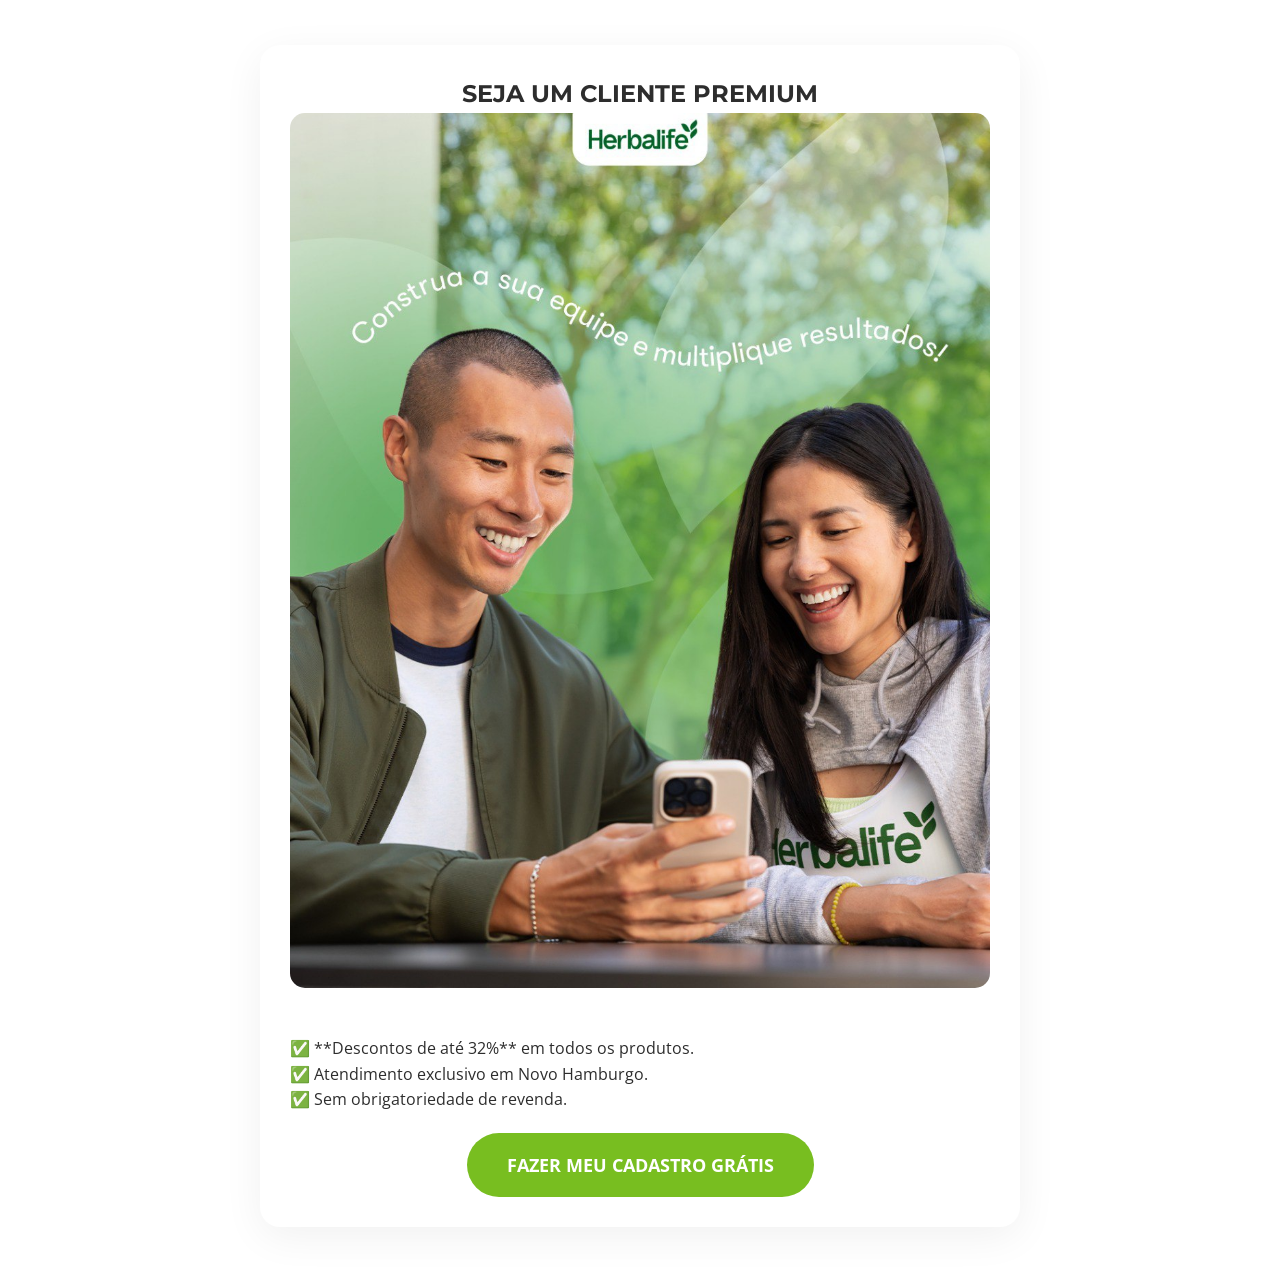
==== cadastro.html @ 040e1341 "Add files via upload" ====
<!DOCTYPE html>
<html lang="pt-BR">
<head>
    <meta charset="UTF-8">
    <meta name="viewport" content="width=device-width, initial-scale=1.0">
    <title>Seja um Cliente Premium - Herbalife</title>
    <link rel="stylesheet" href="assets/css/style.css">
</head>
<body style="padding-top: 0;">

    <main class="container">
        <section class="card">
            <h1>Seja um Cliente Premium</h1>
            <img src="img/Imagem3.jpg" class="img-fluid" alt="Negócios Online">
            
            <div style="text-align: left; margin: 20px 0;">
                <p>✅ **Descontos de até 32%** em todos os produtos.</p>
                <p>✅ Atendimento exclusivo em Novo Hamburgo.</p>
                <p>✅ Sem obrigatoriedade de revenda.</p>
            </div>

            <a href="https://wa.me/5551999663200?text=Quero%20Ser%20Cliente%20Premium" class="cta-button">
                FAZER MEU CADASTRO GRÁTIS
            </a>
        </section>
    </main>

</body>
</html>
---- assets/css/style.css ----
@import url('https://fonts.googleapis.com/css2?family=Montserrat:wght@700&family=Open+Sans:wght@400;600&display=swap');

:root {
    --green-herbalife: #78BE20;
    --white: #FFFFFF;
    --dark-gray: #2D2D2D;
    --light-bg: #F8F9FA;
}

* { box-sizing: border-box; margin: 0; padding: 0; }

body {
    font-family: 'Open Sans', sans-serif;
    background-color: var(--white);
    color: var(--dark-gray);
    line-height: 1.6;
    padding-top: 50px; /* Espaço para o header fixo */
}

h1, h2, h3 { font-family: 'Montserrat', sans-serif; text-transform: uppercase; }

/* Header Fixo */
.whatsapp-header {
    position: fixed;
    top: 0;
    width: 100%;
    z-index: 9999;
    background: var(--green-herbalife);
    color: white;
    text-align: center;
    padding: 12px;
    font-weight: 700;
    text-decoration: none;
    box-shadow: 0 2px 10px rgba(0,0,0,0.1);
}

/* Botão Flutuante */
.whatsapp-float {
    position: fixed;
    bottom: 25px;
    right: 25px;
    background: #25D366;
    color: white;
    border-radius: 50%;
    width: 60px;
    height: 60px;
    display: flex;
    align-items: center;
    justify-content: center;
    z-index: 9999;
    box-shadow: 0 4px 15px rgba(0,0,0,0.3);
    text-decoration: none;
    font-size: 30px;
}

.container { max-width: 800px; margin: 0 auto; padding: 20px; }

.card {
    background: var(--white);
    border-radius: 20px;
    padding: 30px;
    box-shadow: 0 10px 40px rgba(0,0,0,0.06);
    margin: 25px 0;
    text-align: center;
}

.section-gradient {
    background: linear-gradient(180deg, #FFFFFF 0%, #f4f9ed 100%);
    padding: 50px 0;
}

.img-fluid { width: 100%; height: auto; border-radius: 15px; margin-bottom: 20px; }

.selos-container {
    display: flex;
    flex-wrap: wrap;
    justify-content: center;
    gap: 12px;
    margin: 20px 0;
}

.selo-mini {
    width: 55px;
    height: 55px;
    object-fit: contain;
    cursor: pointer;
    transition: transform 0.3s;
    border: 1px solid #eee;
    padding: 5px;
    border-radius: 8px;
}

.selo-mini:hover { transform: translateY(-5px); border-color: var(--green-herbalife); }

.cta-button {
    background: var(--green-herbalife);
    color: white;
    border-radius: 50px;
    padding: 18px 40px;
    font-weight: 700;
    text-decoration: none;
    display: inline-block;
    transition: 0.3s;
    border: none;
    font-size: 1.1rem;
}

.cta-button:hover { background: #65a318; transform: scale(1.05); }

footer { text-align: center; padding: 40px; font-size: 0.85rem; color: #888; border-top: 1px solid #eee; }
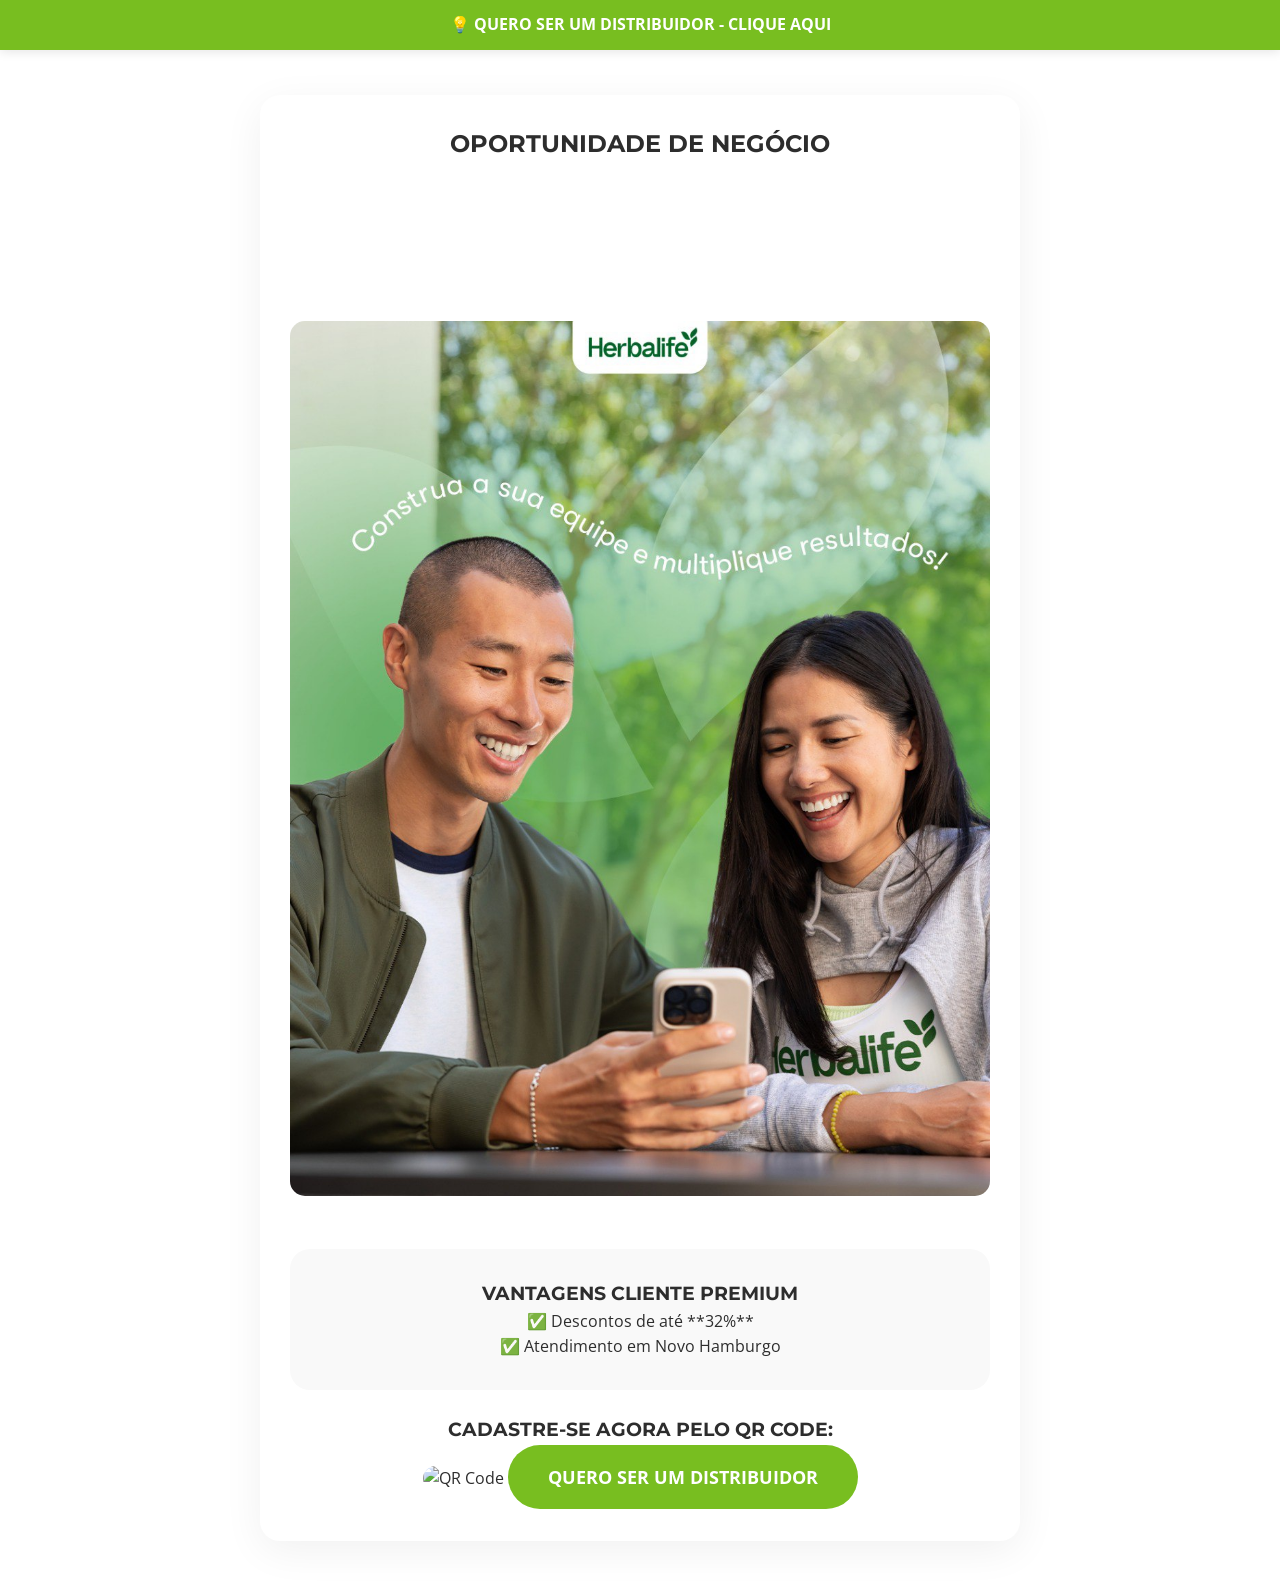
==== commit 62867004: "Add files via upload" ====
--- a/cadastro.html
+++ b/cadastro.html
@@ -3,24 +3,36 @@
 <head>
     <meta charset="UTF-8">
     <meta name="viewport" content="width=device-width, initial-scale=1.0">
-    <title>Seja um Cliente Premium - Herbalife</title>
+    <title>Seja um Distribuidor - Herbalife</title>
     <link rel="stylesheet" href="assets/css/style.css">
 </head>
-<body style="padding-top: 0;">
+<body>
+
+    <a href="https://wa.me/5551999663200?text=Quero%20Ser%20um%20Consultor%20Herbalife,%20como%20faço%20?" class="whatsapp-header">
+        💡 QUERO SER UM DISTRIBUIDOR - CLIQUE AQUI
+    </a>
 
     <main class="container">
         <section class="card">
-            <h1>Seja um Cliente Premium</h1>
+            <h1>Oportunidade de Negócio</h1>
+            
+            <div class="video-container">
+                <iframe src="https://www.youtube.com/embed/grVp3WsJunA" frameborder="0" allowfullscreen></iframe>
+            </div>
+
             <img src="img/Imagem3.jpg" class="img-fluid" alt="Negócios Online">
             
-            <div style="text-align: left; margin: 20px 0;">
-                <p>✅ **Descontos de até 32%** em todos os produtos.</p>
-                <p>✅ Atendimento exclusivo em Novo Hamburgo.</p>
-                <p>✅ Sem obrigatoriedade de revenda.</p>
+            <div class="card" style="background: #f9f9f9; box-shadow: none;">
+                <h3>Vantagens Cliente Premium</h3>
+                <p>✅ Descontos de até **32%**</p>
+                <p>✅ Atendimento em Novo Hamburgo</p>
             </div>
 
-            <a href="https://wa.me/5551999663200?text=Quero%20Ser%20Cliente%20Premium" class="cta-button">
-                FAZER MEU CADASTRO GRÁTIS
+            <h3>Cadastre-se agora pelo QR Code:</h3>
+            <img src="img/qrcodeedusidegum.jpg" style="max-width: 250px; margin: 20px auto;" class="img-fluid" alt="QR Code">
+
+            <a href="https://wa.me/5551999663200?text=Quero%20Ser%20um%20Consultor%20Herbalife,%20como%20faço%20?" class="cta-button">
+                QUERO SER UM DISTRIBUIDOR
             </a>
         </section>
     </main>
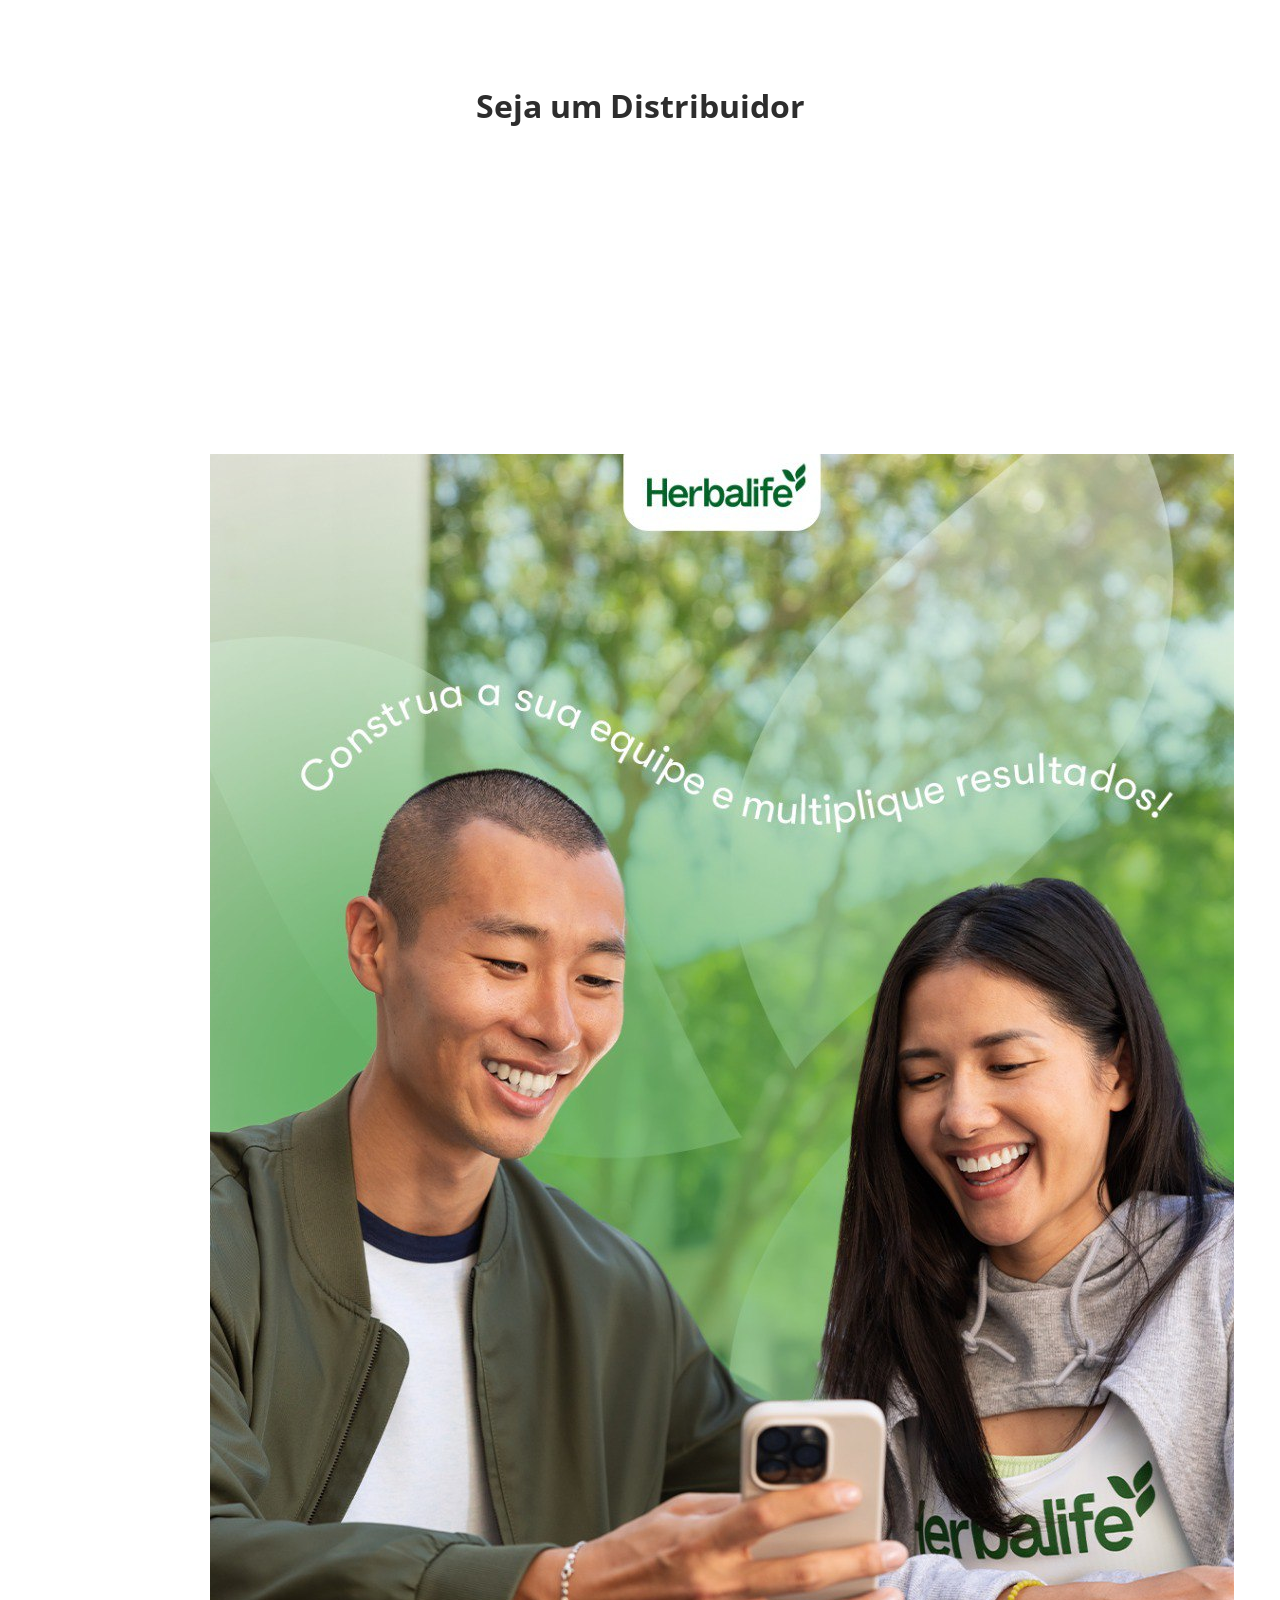
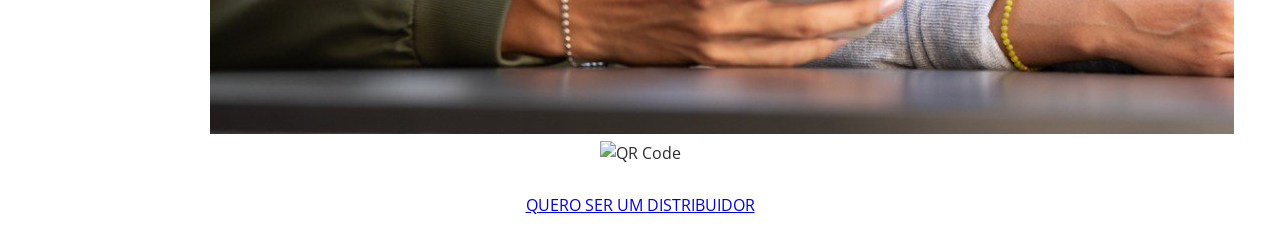
==== commit bd6d8718: "Add files via upload" ====
--- a/cadastro.html
+++ b/cadastro.html
@@ -1,41 +1,14 @@
 <!DOCTYPE html>
-<html lang="pt-BR">
-<head>
-    <meta charset="UTF-8">
-    <meta name="viewport" content="width=device-width, initial-scale=1.0">
-    <title>Seja um Distribuidor - Herbalife</title>
-    <link rel="stylesheet" href="assets/css/style.css">
-</head>
-<body>
-
-    <a href="https://wa.me/5551999663200?text=Quero%20Ser%20um%20Consultor%20Herbalife,%20como%20faço%20?" class="whatsapp-header">
-        💡 QUERO SER UM DISTRIBUIDOR - CLIQUE AQUI
-    </a>
-
-    <main class="container">
-        <section class="card">
-            <h1>Oportunidade de Negócio</h1>
-            
-            <div class="video-container">
-                <iframe src="https://www.youtube.com/embed/grVp3WsJunA" frameborder="0" allowfullscreen></iframe>
-            </div>
-
-            <img src="img/Imagem3.jpg" class="img-fluid" alt="Negócios Online">
-            
-            <div class="card" style="background: #f9f9f9; box-shadow: none;">
-                <h3>Vantagens Cliente Premium</h3>
-                <p>✅ Descontos de até **32%**</p>
-                <p>✅ Atendimento em Novo Hamburgo</p>
-            </div>
-
-            <h3>Cadastre-se agora pelo QR Code:</h3>
-            <img src="img/qrcodeedusidegum.jpg" style="max-width: 250px; margin: 20px auto;" class="img-fluid" alt="QR Code">
-
-            <a href="https://wa.me/5551999663200?text=Quero%20Ser%20um%20Consultor%20Herbalife,%20como%20faço%20?" class="cta-button">
-                QUERO SER UM DISTRIBUIDOR
-            </a>
-        </section>
-    </main>
-
+<html lang="pt-br">
+<head><link rel="stylesheet" href="assets/css/style.css"></head>
+<body style="text-align:center;">
+    <div class="container">
+        <h1>Seja um Distribuidor</h1>
+        <iframe width="100%" height="315" src="https://www.youtube.com/embed/grVp3WsJunA" frameborder="0" allowfullscreen></iframe>
+        <img src="img/Imagem3.jpg" alt="Negócios">
+        <img src="img/qrcodeedusidegum.jpg" alt="QR Code">
+        <br><br>
+        <a href="https://wa.me/5551999663200?text=Quero%20Ser%20um%20Consultor" class="btn-whatsapp">QUERO SER UM DISTRIBUIDOR</a>
+    </div>
 </body>
-</html>+</html>
--- a/assets/css/style.css
+++ b/assets/css/style.css
@@ -4,7 +4,6 @@
     --green-herbalife: #78BE20;
     --white: #FFFFFF;
     --dark-gray: #2D2D2D;
-    --light-bg: #F8F9FA;
 }
 
 * { box-sizing: border-box; margin: 0; padding: 0; }
@@ -14,12 +13,10 @@
     background-color: var(--white);
     color: var(--dark-gray);
     line-height: 1.6;
-    padding-top: 50px; /* Espaço para o header fixo */
+    padding-top: 60px;
 }
 
-h1, h2, h3 { font-family: 'Montserrat', sans-serif; text-transform: uppercase; }
-
-/* Header Fixo */
+/* Header Fixo WhatsApp */
 .whatsapp-header {
     position: fixed;
     top: 0;
@@ -28,7 +25,7 @@
     background: var(--green-herbalife);
     color: white;
     text-align: center;
-    padding: 12px;
+    padding: 15px;
     font-weight: 700;
     text-decoration: none;
     box-shadow: 0 2px 10px rgba(0,0,0,0.1);
@@ -42,55 +39,65 @@
     background: #25D366;
     color: white;
     border-radius: 50%;
-    width: 60px;
-    height: 60px;
+    width: 65px;
+    height: 65px;
     display: flex;
     align-items: center;
     justify-content: center;
     z-index: 9999;
     box-shadow: 0 4px 15px rgba(0,0,0,0.3);
     text-decoration: none;
-    font-size: 30px;
+    font-size: 32px;
 }
 
-.container { max-width: 800px; margin: 0 auto; padding: 20px; }
+.container { max-width: 900px; margin: 0 auto; padding: 20px; }
 
 .card {
     background: var(--white);
     border-radius: 20px;
     padding: 30px;
-    box-shadow: 0 10px 40px rgba(0,0,0,0.06);
+    box-shadow: 0 10px 40px rgba(0,0,0,0.08);
     margin: 25px 0;
     text-align: center;
 }
 
-.section-gradient {
-    background: linear-gradient(180deg, #FFFFFF 0%, #f4f9ed 100%);
-    padding: 50px 0;
-}
-
-.img-fluid { width: 100%; height: auto; border-radius: 15px; margin-bottom: 20px; }
-
-.selos-container {
+/* Carrossel de Selos */
+.carousel-container {
     display: flex;
-    flex-wrap: wrap;
-    justify-content: center;
-    gap: 12px;
-    margin: 20px 0;
+    overflow-x: auto;
+    gap: 15px;
+    padding: 20px 0;
+    scroll-behavior: smooth;
+    -webkit-overflow-scrolling: touch;
 }
 
 .selo-mini {
-    width: 55px;
-    height: 55px;
+    width: 80px;
+    height: 80px;
+    flex: 0 0 auto;
     object-fit: contain;
     cursor: pointer;
     transition: transform 0.3s;
     border: 1px solid #eee;
-    padding: 5px;
-    border-radius: 8px;
+    border-radius: 12px;
+    padding: 8px;
+    background: white;
 }
 
-.selo-mini:hover { transform: translateY(-5px); border-color: var(--green-herbalife); }
+.selo-mini:hover { transform: scale(1.1); border-color: var(--green-herbalife); }
+
+.img-fluid { width: 100%; height: auto; border-radius: 15px; margin-bottom: 20px; display: block; }
+
+.video-container {
+    position: relative;
+    padding-bottom: 56.25%;
+    height: 0;
+    overflow: hidden;
+    border-radius: 15px;
+    margin: 20px 0;
+}
+
+.video-container iframe { position: absolute; top: 0; left: 0; width: 100%; height: 100%; }
 
 .cta-button {
     background: var(--green-herbalife);
@@ -101,10 +108,6 @@
     text-decoration: none;
     display: inline-block;
     transition: 0.3s;
-    border: none;
-    font-size: 1.1rem;
 }
 
-.cta-button:hover { background: #65a318; transform: scale(1.05); }
-
-footer { text-align: center; padding: 40px; font-size: 0.85rem; color: #888; border-top: 1px solid #eee; }+.cta-button:hover { background: #65a318; transform: translateY(-3px); }
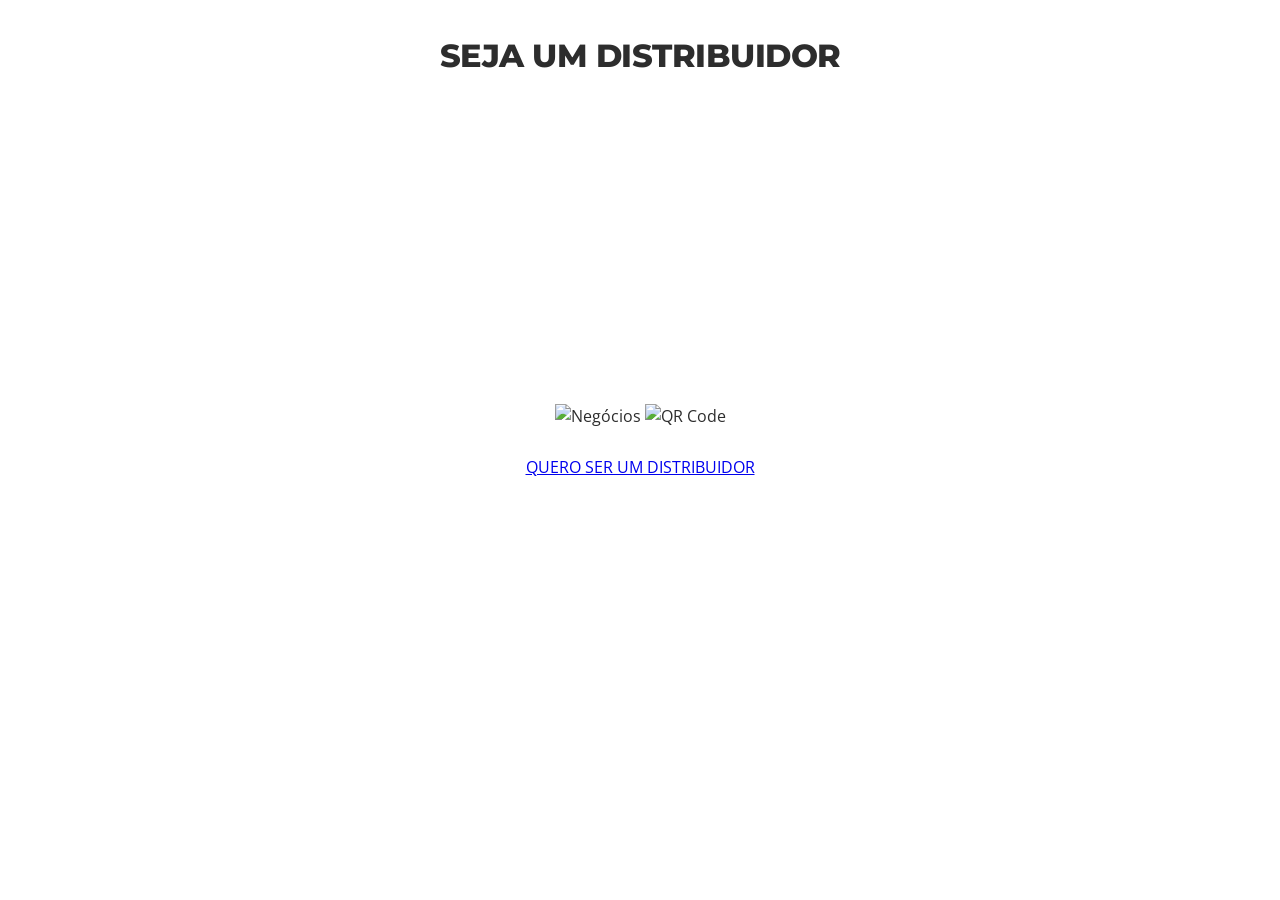
==== commit d5b64e3e: "Update cadastro.html" ====
--- a/cadastro.html
+++ b/cadastro.html
@@ -5,7 +5,7 @@
     <div class="container">
         <h1>Seja um Distribuidor</h1>
         <iframe width="100%" height="315" src="https://www.youtube.com/embed/grVp3WsJunA" frameborder="0" allowfullscreen></iframe>
-        <img src="img/Imagem3.jpg" alt="Negócios">
+        <img src="img/Imagem3.png" alt="Negócios">
         <img src="img/qrcodeedusidegum.jpg" alt="QR Code">
         <br><br>
         <a href="https://wa.me/5551999663200?text=Quero%20Ser%20um%20Consultor" class="btn-whatsapp">QUERO SER UM DISTRIBUIDOR</a>
--- a/assets/css/style.css
+++ b/assets/css/style.css
@@ -1,113 +1,242 @@
-@import url('https://fonts.googleapis.com/css2?family=Montserrat:wght@700&family=Open+Sans:wght@400;600&display=swap');
+/* Core Styling - Hype Drink Premium */
+@import url('https://fonts.googleapis.com/css2?family=Montserrat:wght@700;800&family=Open+Sans:wght@400;600&display=swap');
 
 :root {
-    --green-herbalife: #78BE20;
+    --primary: #78BE20;        /* Verde Herbalife */
+    --primary-glow: #8ae029;   /* Hover Verde */
+    --dark: #2D2D2D;           /* Cinza Grafite */
+    --light-bg: #F8F9FA;       /* Fundo Neutro Claro */
     --white: #FFFFFF;
-    --dark-gray: #2D2D2D;
-}
-
-* { box-sizing: border-box; margin: 0; padding: 0; }
+}
+
+* {
+    box-sizing: border-box;
+    margin: 0;
+    padding: 0;
+}
 
 body {
     font-family: 'Open Sans', sans-serif;
+    color: var(--dark);
     background-color: var(--white);
-    color: var(--dark-gray);
     line-height: 1.6;
-    padding-top: 60px;
-}
-
-/* Header Fixo WhatsApp */
-.whatsapp-header {
+    overflow-x: hidden;
+}
+
+h1, h2, h3 {
+    font-family: 'Montserrat', sans-serif;
+    font-weight: 800;
+    text-transform: uppercase;
+    letter-spacing: -0.5px;
+}
+
+/* Header Fixo (Sticky) - Conversão Ótima */
+.sticky-header {
     position: fixed;
     top: 0;
-    width: 100%;
-    z-index: 9999;
-    background: var(--green-herbalife);
-    color: white;
-    text-align: center;
-    padding: 15px;
-    font-weight: 700;
+    left: 0;
+    width: 100%;
+    background-color: rgb(0, 0, 0);
+    z-index: 1000;
+    box-shadow: 0 4px 10px rgba(0,0,0,0.15);
+    padding: 12px 20px;
+    display: flex;
+    justify-content: center;
+    align-items: center;
+}
+
+.sticky-header .btn-cta {
+    background-color: var(--primary);
+    color: var(--white);
     text-decoration: none;
-    box-shadow: 0 2px 10px rgba(0,0,0,0.1);
-}
-
-/* Botão Flutuante */
-.whatsapp-float {
-    position: fixed;
-    bottom: 25px;
-    right: 25px;
-    background: #25D366;
-    color: white;
-    border-radius: 50%;
-    width: 65px;
-    height: 65px;
-    display: flex;
-    align-items: center;
-    justify-content: center;
-    z-index: 9999;
-    box-shadow: 0 4px 15px rgba(0,0,0,0.3);
-    text-decoration: none;
-    font-size: 32px;
-}
-
-.container { max-width: 900px; margin: 0 auto; padding: 20px; }
-
+    font-family: 'Montserrat', sans-serif;
+    font-size: 13px;
+    font-weight: bold;
+    padding: 10px 24px;
+    border-radius: 50px;
+    text-transform: uppercase;
+    transition: transform 0.2s ease, background 0.2s ease;
+    letter-spacing: 0.5px;
+    box-shadow: 0 4px 6px rgba(120, 190, 32, 0.3);
+}
+
+.sticky-header .btn-cta:hover {
+    background-color: var(--primary-glow);
+    transform: scale(1.05);
+}
+
+/* Espaçador para o Header Fixo */
+.header-spacer {
+    height: 70px;
+}
+
+/* Estrutura de Seções */
+.container {
+    max-width: 900px;
+    margin: 0 auto;
+    padding: 30px 20px;
+}
+
+/* Separadores Gradientes com Esmaecimento Diferenciado */
+.separator-1 {
+    height: 4px;
+    margin: 40px auto;
+    width: 90%;
+    background: linear-gradient(to right, var(--primary), rgba(120, 190, 32, 0));
+}
+
+.separator-2 {
+    height: 4px;
+    margin: 40px auto;
+    width: 90%;
+    background: linear-gradient(to left, var(--primary), rgba(120, 190, 32, 0));
+}
+
+.separator-3 {
+    height: 4px;
+    margin: 40px auto;
+    width: 90%;
+    background: linear-gradient(to right, var(--primary), rgba(120, 190, 32, 0));
+}
+
+/* Cards Premium */
 .card {
     background: var(--white);
     border-radius: 20px;
-    padding: 30px;
-    box-shadow: 0 10px 40px rgba(0,0,0,0.08);
-    margin: 25px 0;
+    padding: 35px 25px;
+    box-shadow: 0 10px 30px rgba(0,0,0,0.06);
+    margin: 30px 0;
+    border: 1px solid rgba(0,0,0,0.03);
     text-align: center;
 }
 
-/* Carrossel de Selos */
-.carousel-container {
+/* Imagens */
+.img-fluid {
+    width: 100%;
+    height: auto;
+    border-radius: 15px;
+    box-shadow: 0 6px 18px rgba(0,0,0,0.08);
+    margin-bottom: 25px;
+    display: block;
+}
+
+.img-link {
+    transition: transform 0.2s ease, opacity 0.2s ease;
+    cursor: pointer;
+}
+
+.img-link:hover {
+    transform: scale(1.02);
+    opacity: 0.95;
+}
+
+/* Carrossel de Selos - Sobral Style (Fluído e Responsivo) */
+.selos-carrossel {
     display: flex;
     overflow-x: auto;
     gap: 15px;
-    padding: 20px 0;
-    scroll-behavior: smooth;
-    -webkit-overflow-scrolling: touch;
-}
-
-.selo-mini {
-    width: 80px;
-    height: 80px;
+    padding: 20px 10px;
+    scroll-snap-type: x mandatory;
+    scrollbar-width: thin;
+}
+
+.selos-carrossel::-webkit-scrollbar {
+    height: 6px;
+}
+
+.selos-carrossel::-webkit-scrollbar-thumb {
+    background-color: var(--primary);
+    border-radius: 10px;
+}
+
+.selos-carrossel img {
     flex: 0 0 auto;
-    object-fit: contain;
-    cursor: pointer;
-    transition: transform 0.3s;
-    border: 1px solid #eee;
-    border-radius: 12px;
-    padding: 8px;
-    background: white;
-}
-
-.selo-mini:hover { transform: scale(1.1); border-color: var(--green-herbalife); }
-
-.img-fluid { width: 100%; height: auto; border-radius: 15px; margin-bottom: 20px; display: block; }
-
-.video-container {
-    position: relative;
-    padding-bottom: 56.25%;
-    height: 0;
-    overflow: hidden;
-    border-radius: 15px;
+    height: 90px;
+    width: auto;
+    scroll-snap-align: center;
+    border-radius: 10px;
+}
+
+/* Botões Globais */
+.btn-primary-whats {
+    display: inline-block;
+    width: 100%;
+    max-width: 450px;
+    background-color: #25D366;
+    color: var(--white);
+    font-family: 'Montserrat', sans-serif;
+    font-weight: bold;
+    text-align: center;
+    padding: 16px;
+    border-radius: 50px;
+    text-decoration: none;
+    text-transform: uppercase;
+    font-size: 15px;
+    box-shadow: 0 8px 15px rgba(37, 211, 102, 0.25);
+    transition: all 0.3s ease;
     margin: 20px 0;
 }
 
-.video-container iframe { position: absolute; top: 0; left: 0; width: 100%; height: 100%; }
-
-.cta-button {
-    background: var(--green-herbalife);
-    color: white;
+.btn-primary-whats:hover {
+    background-color: #20ba5a;
+    transform: translateY(-2px);
+    box-shadow: 0 10px 20px rgba(37, 211, 102, 0.35);
+}
+
+.btn-secondary {
+    display: inline-block;
+    background-color: var(--dark);
+    color: var(--white);
+    font-family: 'Montserrat', sans-serif;
+    font-size: 13px;
+    font-weight: bold;
+    padding: 14px 28px;
     border-radius: 50px;
-    padding: 18px 40px;
-    font-weight: 700;
     text-decoration: none;
-    display: inline-block;
-    transition: 0.3s;
-}
-
-.cta-button:hover { background: #65a318; transform: translateY(-3px); }+    text-transform: uppercase;
+    transition: background 0.2s ease;
+}
+
+.btn-secondary:hover {
+    background-color: #1a1a1a;
+}
+
+/* Tabelas Premium */
+.table-responsive {
+    overflow-x: auto;
+    margin: 25px 0;
+}
+
+table {
+    width: 100%;
+    border-collapse: collapse;
+    margin: 15px 0;
+}
+
+th, td {
+    padding: 15px;
+    text-align: left;
+    border-bottom: 1px solid #EAEAEA;
+    font-size: 14px;
+}
+
+th {
+    background-color: var(--dark);
+    color: var(--white);
+    font-family: 'Montserrat', sans-serif;
+    font-weight: bold;
+    text-transform: uppercase;
+}
+
+tr:hover { background-color: var(--light-bg); }
+
+/* Rodapés */
+footer {
+    background-color: var(--dark);
+    color: var(--white);
+    padding: 40px 10px;
+    text-align: center;
+    font-size: 11px;
+}
+
+footer p { opacity: 0.7; max-width: 600px; margin: 10px auto; }
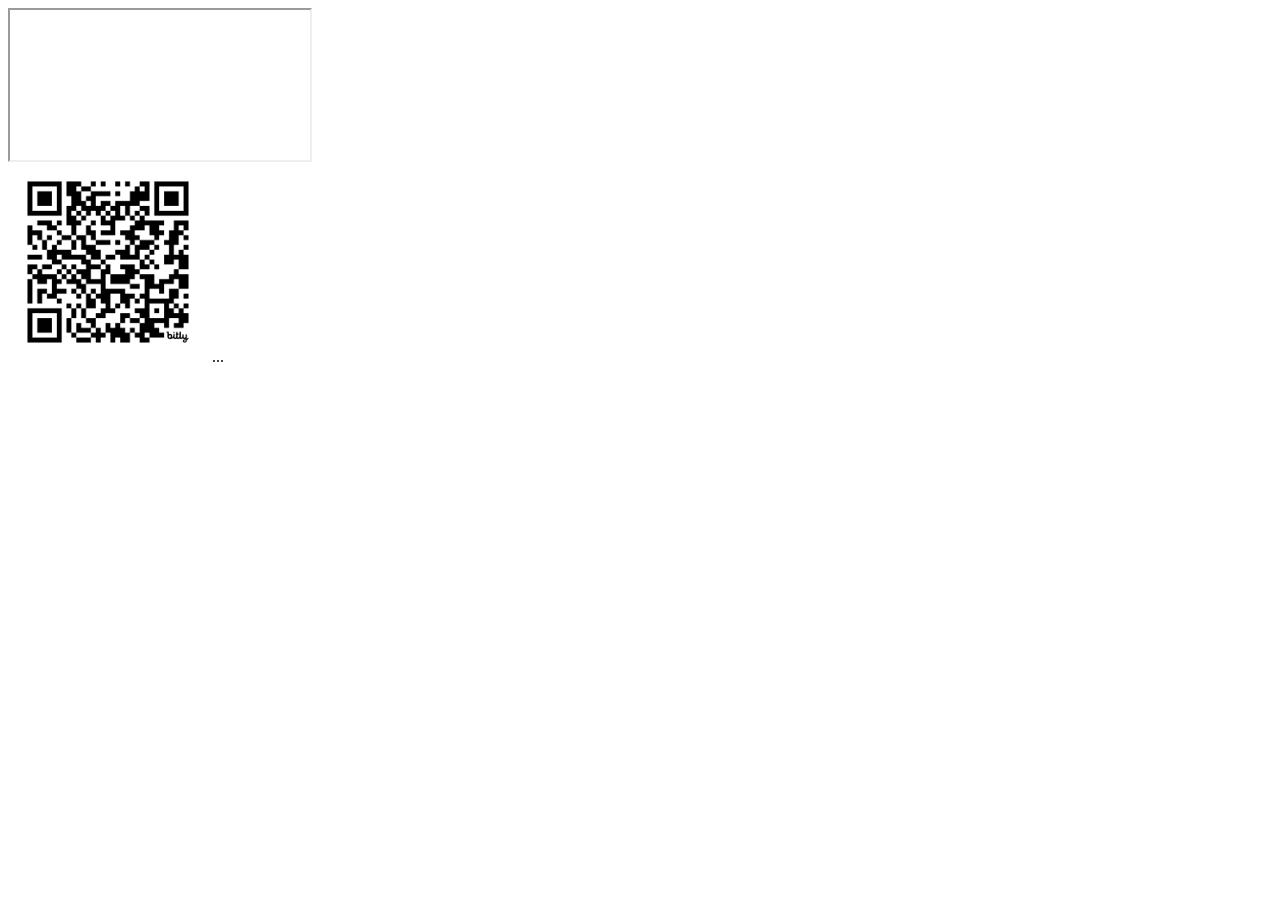
==== commit 5c9da88e: "Update cadastro.html" ====
--- a/cadastro.html
+++ b/cadastro.html
@@ -1,14 +1,14 @@
-<!DOCTYPE html>
-<html lang="pt-br">
-<head><link rel="stylesheet" href="assets/css/style.css"></head>
-<body style="text-align:center;">
-    <div class="container">
-        <h1>Seja um Distribuidor</h1>
-        <iframe width="100%" height="315" src="https://www.youtube.com/embed/grVp3WsJunA" frameborder="0" allowfullscreen></iframe>
-        <img src="img/Imagem3.png" alt="Negócios">
-        <img src="img/qrcodeedusidegum.jpg" alt="QR Code">
-        <br><br>
-        <a href="https://wa.me/5551999663200?text=Quero%20Ser%20um%20Consultor" class="btn-whatsapp">QUERO SER UM DISTRIBUIDOR</a>
-    </div>
+<body class="background-fixed">
+    <main class="container">
+        <div class="cadastro-box" style="background: rgba(255,255,255,0.9);">
+            <!-- YouTube centralizado -->
+            <div class="video-container">
+                <iframe src="https://www.youtube.com/embed/grVp3WsJunA" allowfullscreen></iframe>
+            </div>
+            
+            <!-- QR Code com extensão .png corrigida -->
+            <img src="img/qrcodeedusidegum.png" alt="Scan QR Code Edu" style="max-width: 200px;">
+            ...
+        </div>
+    </main>
 </body>
-</html>
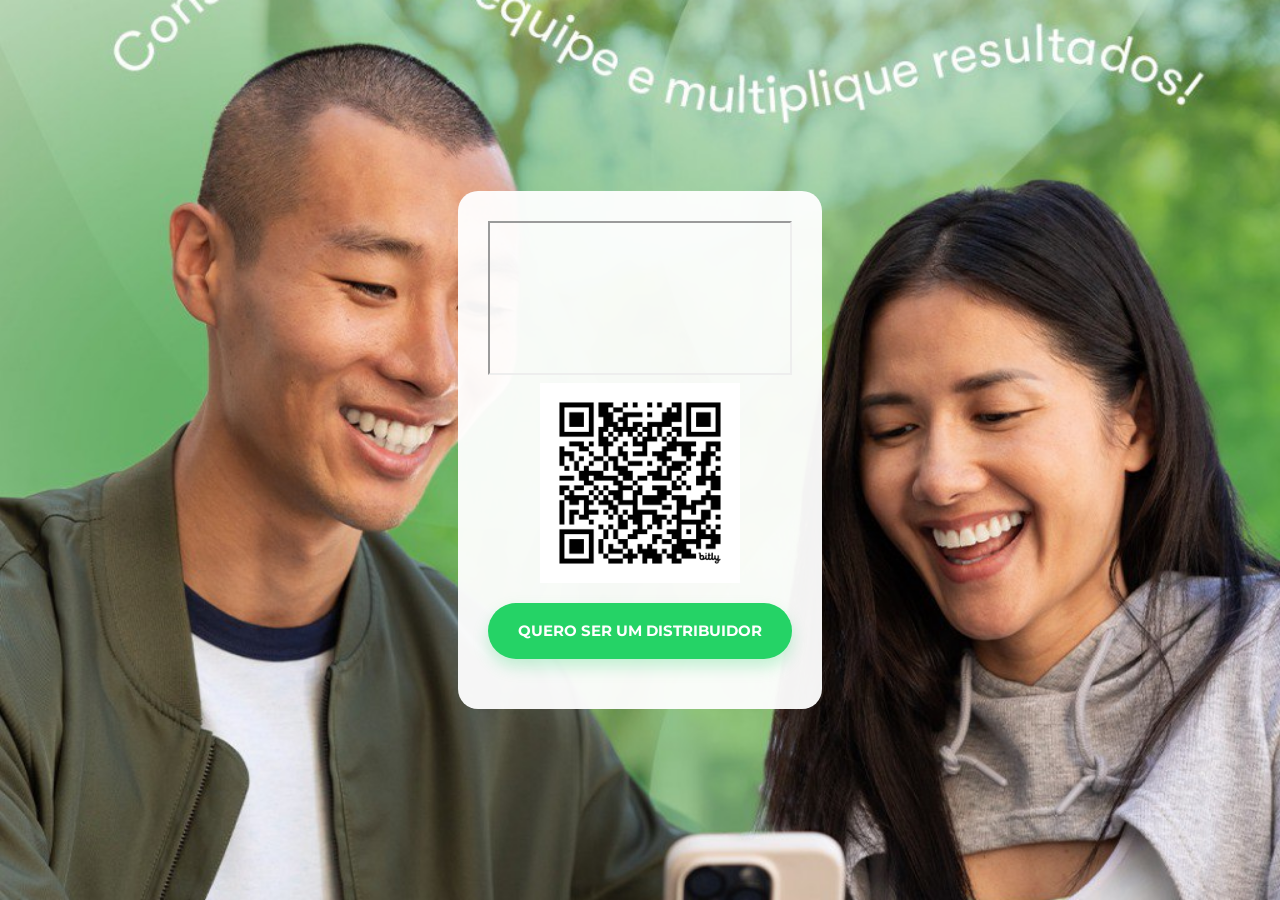
==== commit c43b6a97: "Update cadastro.html" ====
--- a/cadastro.html
+++ b/cadastro.html
@@ -1,14 +1,28 @@
-<body class="background-fixed">
-    <main class="container">
-        <div class="cadastro-box" style="background: rgba(255,255,255,0.9);">
-            <!-- YouTube centralizado -->
-            <div class="video-container">
-                <iframe src="https://www.youtube.com/embed/grVp3WsJunA" allowfullscreen></iframe>
-            </div>
-            
-            <!-- QR Code com extensão .png corrigida -->
-            <img src="img/qrcodeedusidegum.png" alt="Scan QR Code Edu" style="max-width: 200px;">
-            ...
+<!DOCTYPE html>
+<html lang="pt-br">
+<head>
+    <link rel="stylesheet" href="assets/css/style.css">
+    <style>
+        body { margin:0; padding:0; }
+        .background-parallax {
+            background-image: url('img/novoconsultor.jpg');
+            background-attachment: fixed;
+            background-position: center;
+            background-size: cover;
+            min-height: 100vh;
+            display: flex;
+            align-items: center;
+            justify-content: center;
+        }
+    </style>
+</head>
+<body class="background-parallax">
+    <div class="container" style="background: rgba(255,255,255,0.95); border-radius:20px; padding:30px;">
+        <div class="video-container">
+            <iframe src="https://www.youtube.com/embed/grVp3WsJunA" allowfullscreen></iframe>
         </div>
-    </main>
+        <img src="img/qrcodeedusidegum.png" alt="QR Code" style="width:200px; display:block; margin:auto;">
+        <a href="https://wa.me/5551999663200?text=Quero%20Ser%20um%20Consultor%20Herbalife,%20como%20faço%20?" class="btn-primary-whats" style="margin-top:20px;">QUERO SER UM DISTRIBUIDOR</a>
+    </div>
 </body>
+</html>
--- a/assets/css/style.css
+++ b/assets/css/style.css
@@ -0,0 +1,253 @@
+/* Core Styling - Hype Drink Premium */
+@import url('https://fonts.googleapis.com/css2?family=Montserrat:wght@700;800&family=Open+Sans:wght@400;600&display=swap');
+
+:root {
+    --primary: #78BE20;        /* Verde Herbalife */
+    --primary-glow: #8ae029;   /* Hover Verde */
+    --dark: #2D2D2D;           /* Cinza Grafite */
+    --light-bg: #F8F9FA;       /* Fundo Neutro Claro */
+    --white: #FFFFFF;
+}
+
+* {
+    box-sizing: border-box;
+    margin: 0;
+    padding: 0;
+}
+
+body {
+    font-family: 'Open Sans', sans-serif;
+    color: var(--dark);
+    background-color: var(--white);
+    line-height: 1.6;
+    overflow-x: hidden;
+}
+
+
+/* Novo estilo para o Fundo Fixo no Cadastro */
+.background-fixed {
+    background-image: url('../img/novoconsultor.jpg');
+    background-attachment: fixed;
+    background-position: center;
+    background-repeat: no-repeat;
+    background-size: cover;
+    min-height: 100vh;
+}
+
+h1, h2, h3 {
+    font-family: 'Montserrat', sans-serif;
+    font-weight: 800;
+    text-transform: uppercase;
+    letter-spacing: -0.5px;
+}
+
+/* Header Fixo (Sticky) - Conversão Ótima */
+.sticky-header {
+    position: fixed;
+    top: 0;
+    left: 0;
+    width: 100%;
+    background-color: rgb(0, 0, 0);
+    z-index: 1000;
+    box-shadow: 0 4px 10px rgba(0,0,0,0.15);
+    padding: 12px 20px;
+    display: flex;
+    justify-content: center;
+    align-items: center;
+}
+
+.sticky-header .btn-cta {
+    background-color: var(--primary);
+    color: var(--white);
+    text-decoration: none;
+    font-family: 'Montserrat', sans-serif;
+    font-size: 13px;
+    font-weight: bold;
+    padding: 10px 24px;
+    border-radius: 50px;
+    text-transform: uppercase;
+    transition: transform 0.2s ease, background 0.2s ease;
+    letter-spacing: 0.5px;
+    box-shadow: 0 4px 6px rgba(120, 190, 32, 0.3);
+}
+
+.sticky-header .btn-cta:hover {
+    background-color: var(--primary-glow);
+    transform: scale(1.05);
+}
+
+/* Espaçador para o Header Fixo */
+.header-spacer {
+    height: 70px;
+}
+
+/* Estrutura de Seções */
+.container {
+    max-width: 900px;
+    margin: 0 auto;
+    padding: 30px 20px;
+}
+
+/* Separadores Gradientes com Esmaecimento Diferenciado */
+.separator-1 {
+    height: 4px;
+    margin: 40px auto;
+    width: 90%;
+    background: linear-gradient(to right, var(--primary), rgba(120, 190, 32, 0));
+}
+
+.separator-2 {
+    height: 4px;
+    margin: 40px auto;
+    width: 90%;
+    background: linear-gradient(to left, var(--primary), rgba(120, 190, 32, 0));
+}
+
+.separator-3 {
+    height: 4px;
+    margin: 40px auto;
+    width: 90%;
+    background: linear-gradient(to right, var(--primary), rgba(120, 190, 32, 0));
+}
+
+/* Cards Premium */
+.card {
+    background: var(--white);
+    border-radius: 20px;
+    padding: 35px 25px;
+    box-shadow: 0 10px 30px rgba(0,0,0,0.06);
+    margin: 30px 0;
+    border: 1px solid rgba(0,0,0,0.03);
+    text-align: center;
+}
+
+/* Imagens */
+.img-fluid {
+    width: 100%;
+    height: auto;
+    border-radius: 15px;
+    box-shadow: 0 6px 18px rgba(0,0,0,0.08);
+    margin-bottom: 25px;
+    display: block;
+}
+
+.img-link {
+    transition: transform 0.2s ease, opacity 0.2s ease;
+    cursor: pointer;
+}
+
+.img-link:hover {
+    transform: scale(1.02);
+    opacity: 0.95;
+}
+
+/* Carrossel de Selos - Sobral Style (Fluído e Responsivo) */
+.selos-carrossel {
+    display: flex;
+    overflow-x: auto;
+    gap: 15px;
+    padding: 20px 10px;
+    scroll-snap-type: x mandatory;
+    scrollbar-width: thin;
+}
+
+.selos-carrossel::-webkit-scrollbar {
+    height: 6px;
+}
+
+.selos-carrossel::-webkit-scrollbar-thumb {
+    background-color: var(--primary);
+    border-radius: 10px;
+}
+
+.selos-carrossel img {
+    flex: 0 0 auto;
+    height: 90px;
+    width: auto;
+    scroll-snap-align: center;
+    border-radius: 10px;
+}
+
+/* Botões Globais */
+.btn-primary-whats {
+    display: inline-block;
+    width: 100%;
+    max-width: 450px;
+    background-color: #25D366;
+    color: var(--white);
+    font-family: 'Montserrat', sans-serif;
+    font-weight: bold;
+    text-align: center;
+    padding: 16px;
+    border-radius: 50px;
+    text-decoration: none;
+    text-transform: uppercase;
+    font-size: 15px;
+    box-shadow: 0 8px 15px rgba(37, 211, 102, 0.25);
+    transition: all 0.3s ease;
+    margin: 20px 0;
+}
+
+.btn-primary-whats:hover {
+    background-color: #20ba5a;
+    transform: translateY(-2px);
+    box-shadow: 0 10px 20px rgba(37, 211, 102, 0.35);
+}
+
+.btn-secondary {
+    display: inline-block;
+    background-color: var(--dark);
+    color: var(--white);
+    font-family: 'Montserrat', sans-serif;
+    font-size: 13px;
+    font-weight: bold;
+    padding: 14px 28px;
+    border-radius: 50px;
+    text-decoration: none;
+    text-transform: uppercase;
+    transition: background 0.2s ease;
+}
+
+.btn-secondary:hover {
+    background-color: #1a1a1a;
+}
+
+/* Tabelas Premium */
+.table-responsive {
+    overflow-x: auto;
+    margin: 25px 0;
+}
+
+table {
+    width: 100%;
+    border-collapse: collapse;
+    margin: 15px 0;
+}
+
+th, td {
+    padding: 15px;
+    text-align: left;
+    border-bottom: 1px solid #EAEAEA;
+    font-size: 14px;
+}
+
+th {
+    background-color: var(--dark);
+    color: var(--white);
+    font-family: 'Montserrat', sans-serif;
+    font-weight: bold;
+    text-transform: uppercase;
+}
+
+tr:hover { background-color: var(--light-bg); }
+
+/* Rodapés */
+footer {
+    background-color: var(--dark);
+    color: var(--white);
+    padding: 40px 10px;
+    text-align: center;
+    font-size: 11px;
+}
+
+footer p { opacity: 0.7; max-width: 600px; margin: 10px auto; }
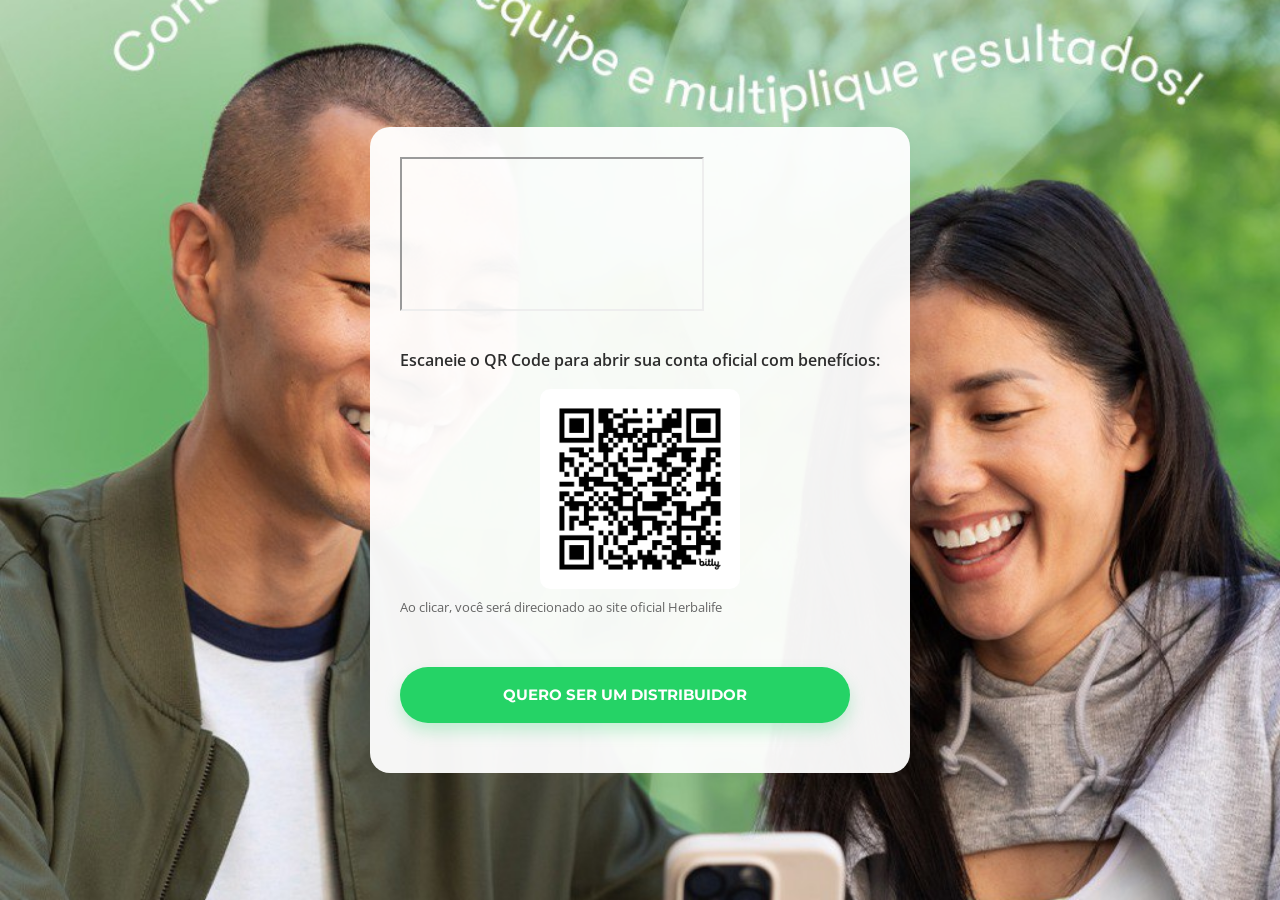
==== commit e72ac696: "Update cadastro.html" ====
--- a/cadastro.html
+++ b/cadastro.html
@@ -21,7 +21,17 @@
         <div class="video-container">
             <iframe src="https://www.youtube.com/embed/grVp3WsJunA" allowfullscreen></iframe>
         </div>
-        <img src="img/qrcodeedusidegum.png" alt="QR Code" style="width:200px; display:block; margin:auto;">
+      
+<div style="margin: 30px 0;">
+    <p style="margin-bottom:15px; font-weight:600;">Escaneie o QR Code para abrir sua conta oficial com benefícios:</p>
+    <a href="https://accounts.myherbalife.com/Account/Create?appId=1&qrFlow=1&locale=pt-BR&SponsorId=ZRdWSj1jMGH1aeeGrHPR2A==&cmp=m_pt_br_wbs_dssignup_btn_nap_copylink_20250305" target="_blank">
+        <img src="img/qrcodeedusidegum.png" alt="QR Code Cadastro Oficial Herbalife" style="width: 200px; margin: 0 auto; display:block; border-radius:10px; cursor:pointer;">
+    </a>
+    <p style="font-size:13px; margin-top:8px; color:#666;">Ao clicar, você será direcionado ao site oficial Herbalife</p>
+</div>
+
+
+        
         <a href="https://wa.me/5551999663200?text=Quero%20Ser%20um%20Consultor%20Herbalife,%20como%20faço%20?" class="btn-primary-whats" style="margin-top:20px;">QUERO SER UM DISTRIBUIDOR</a>
     </div>
 </body>
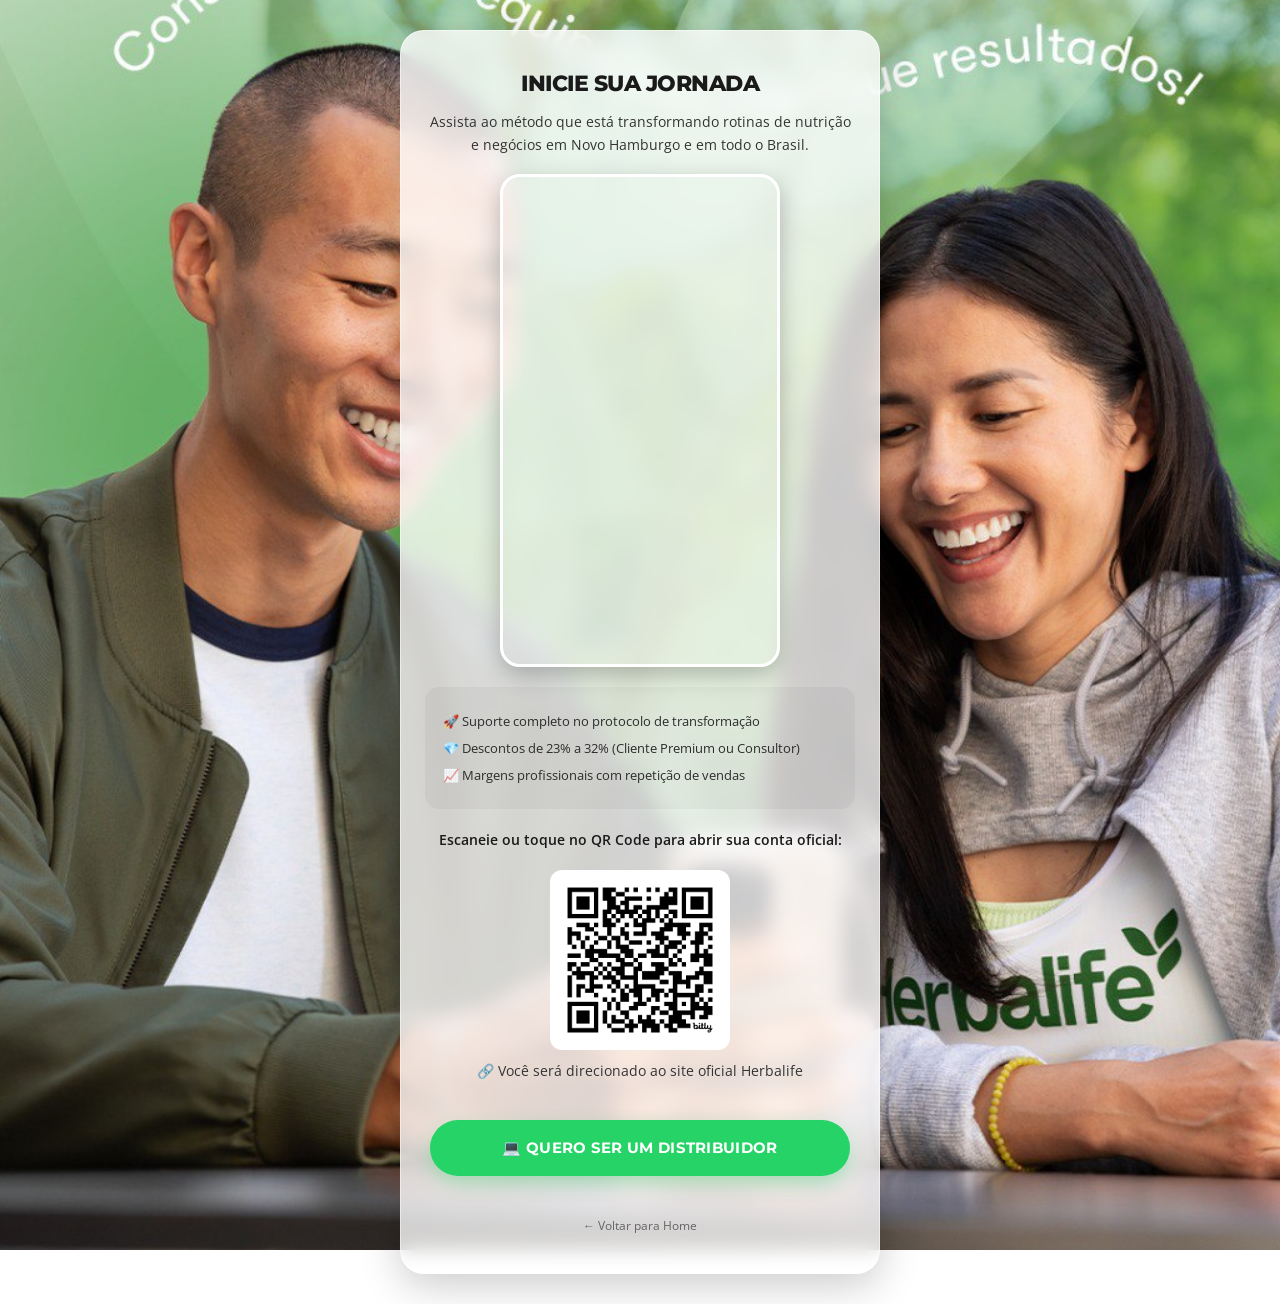
==== commit ae07b353: "Update cadastro.html" ====
--- a/cadastro.html
+++ b/cadastro.html
@@ -1,38 +1,133 @@
 <!DOCTYPE html>
 <html lang="pt-br">
 <head>
+    <meta charset="UTF-8">
+    <meta name="viewport" content="width=device-width, initial-scale=1.0">
+    <title>Junte-se à Nossa Organização | Herbalife</title>
     <link rel="stylesheet" href="assets/css/style.css">
     <style>
-        body { margin:0; padding:0; }
-        .background-parallax {
+        /* Estilo exclusivo da página de cadastro */
+        body {
+            margin: 0;
+            padding: 0;
+        }
+        .parallax-bg {
             background-image: url('img/novoconsultor.jpg');
             background-attachment: fixed;
             background-position: center;
             background-size: cover;
+            background-repeat: no-repeat;
             min-height: 100vh;
             display: flex;
             align-items: center;
             justify-content: center;
+            padding: 30px 16px;
+        }
+        /* Card translúcido com vidro fosco */
+        .glass-card {
+            background: rgba(255, 255, 255, 0.78);
+            backdrop-filter: blur(10px);
+            -webkit-backdrop-filter: blur(10px);
+            border-radius: 24px;
+            padding: 35px 24px;
+            max-width: 480px;
+            width: 100%;
+            text-align: center;
+            box-shadow: 0 12px 40px rgba(0, 0, 0, 0.2);
+            border: 1px solid rgba(255, 255, 255, 0.5);
+        }
+        .glass-card h1 {
+            font-size: 22px;
+            margin-bottom: 10px;
+            color: #1a1a1a;
+        }
+        .glass-card p {
+            color: #333;
+            font-size: 14px;
+            line-height: 1.6;
+            margin-bottom: 18px;
+        }
+        /* Container de vídeo formato Smartphone (9:16) */
+        .phone-frame {
+            max-width: 280px;
+            width: 100%;
+            margin: 0 auto 20px auto;
+            border-radius: 20px;
+            overflow: hidden;
+            box-shadow: 0 8px 24px rgba(0, 0, 0, 0.25);
+            border: 3px solid #fff;
+        }
+        .video-wrap {
+            position: relative;
+            padding-bottom: 177.77%; /* proporção 9:16 */
+            height: 0;
+        }
+        .video-wrap iframe {
+            position: absolute;
+            top: 0;
+            left: 0;
+            width: 100%;
+            height: 100%;
+            border: 0;
+        }
+        /* Benefícios em lista */
+        .benefit-list {
+            text-align: left;
+            background: rgba(0, 0, 0, 0.04);
+            border-radius: 14px;
+            padding: 18px;
+            margin: 20px 0;
+        }
+        .benefit-list p {
+            margin: 6px 0;
+            font-size: 13px;
+            color: #2D2D2D;
+        }
+        /* Subtítulo do QR */
+        .qr-subtitle {
+            font-size: 12px;
+            color: #666;
+            margin-top: 8px;
         }
     </style>
 </head>
-<body class="background-parallax">
-    <div class="container" style="background: rgba(255,255,255,0.95); border-radius:20px; padding:30px;">
-        <div class="video-container">
-            <iframe src="https://www.youtube.com/embed/grVp3WsJunA" allowfullscreen></iframe>
+<body>
+    <div class="parallax-bg">
+        <div class="glass-card">
+
+            <h1>Inicie Sua Jornada</h1>
+            <p>Assista ao método que está transformando rotinas de nutrição e negócios em Novo Hamburgo e em todo o Brasil.</p>
+
+            <!-- Vídeo YouTube Shorts no formato smartphone -->
+            <div class="phone-frame">
+                <div class="video-wrap">
+                    <iframe src="https://www.youtube.com/embed/grVp3WsJunA" allow="accelerometer; autoplay; clipboard-write; encrypted-media; gyroscope; picture-in-picture" allowfullscreen></iframe>
+                </div>
+            </div>
+
+            <!-- Benefícios -->
+            <div class="benefit-list">
+                <p>🚀 Suporte completo no protocolo de transformação</p>
+                <p>💎 Descontos de 23% a 32% (Cliente Premium ou Consultor)</p>
+                <p>📈 Margens profissionais com repetição de vendas</p>
+            </div>
+
+            <!-- QR Code com link oficial Herbalife -->
+            <p style="font-weight:600; font-size:14px; color:#1a1a1a;">Escaneie ou toque no QR Code para abrir sua conta oficial:</p>
+            <a href="https://accounts.myherbalife.com/Account/Create?appId=1&qrFlow=1&locale=pt-BR&SponsorId=ZRdWSj1jMGH1aeeGrHPR2A==&cmp=m_pt_br_wbs_dssignup_btn_nap_copylink_20250305" target="_blank">
+                <img src="img/qrcodeedusidegum.png" alt="QR Code Cadastro Oficial Herbalife" style="width: 180px; margin: 10px auto; display:block; border-radius:12px; cursor:pointer; transition: transform 0.2s;">
+            </a>
+            <p class="qr-subtitle">🔗 Você será direcionado ao site oficial Herbalife</p>
+
+            <!-- Botão WhatsApp -->
+            <a href="https://wa.me/5551999663200?text=Quero%20Ser%20um%20Consultor%20Herbalife,%20como%20faço%20?" class="btn-primary-whats" style="margin-top: 20px;">💻 QUERO SER UM DISTRIBUIDOR</a>
+
+            <!-- Link de retorno -->
+            <div style="margin-top: 16px;">
+                <a href="index.html" style="text-decoration:none; color:#666; font-size:12px;">← Voltar para Home</a>
+            </div>
+
         </div>
-      
-<div style="margin: 30px 0;">
-    <p style="margin-bottom:15px; font-weight:600;">Escaneie o QR Code para abrir sua conta oficial com benefícios:</p>
-    <a href="https://accounts.myherbalife.com/Account/Create?appId=1&qrFlow=1&locale=pt-BR&SponsorId=ZRdWSj1jMGH1aeeGrHPR2A==&cmp=m_pt_br_wbs_dssignup_btn_nap_copylink_20250305" target="_blank">
-        <img src="img/qrcodeedusidegum.png" alt="QR Code Cadastro Oficial Herbalife" style="width: 200px; margin: 0 auto; display:block; border-radius:10px; cursor:pointer;">
-    </a>
-    <p style="font-size:13px; margin-top:8px; color:#666;">Ao clicar, você será direcionado ao site oficial Herbalife</p>
-</div>
-
-
-        
-        <a href="https://wa.me/5551999663200?text=Quero%20Ser%20um%20Consultor%20Herbalife,%20como%20faço%20?" class="btn-primary-whats" style="margin-top:20px;">QUERO SER UM DISTRIBUIDOR</a>
     </div>
 </body>
 </html>
--- a/assets/css/style.css
+++ b/assets/css/style.css
@@ -251,3 +251,29 @@
 }
 
 footer p { opacity: 0.7; max-width: 600px; margin: 10px auto; }
+
+/* ===== Bloco Adicional: Garantia de renderização do botão WhatsApp ===== */
+.btn-primary-whats {
+    display: inline-block !important;
+    width: 100%;
+    max-width: 420px;
+    background-color: #25D366;
+    color: #fff;
+    font-family: 'Montserrat', sans-serif;
+    font-weight: bold;
+    text-align: center;
+    padding: 16px 24px;
+    border-radius: 50px;
+    text-decoration: none;
+    text-transform: uppercase;
+    font-size: 15px;
+    box-shadow: 0 8px 18px rgba(37, 211, 102, 0.30);
+    transition: all 0.3s ease;
+    letter-spacing: 0.3px;
+}
+.btn-primary-whats:hover {
+    background-color: #1fb950;
+    transform: translateY(-2px);
+    box-shadow: 0 12px 22px rgba(37, 211, 102, 0.40);
+}
+
